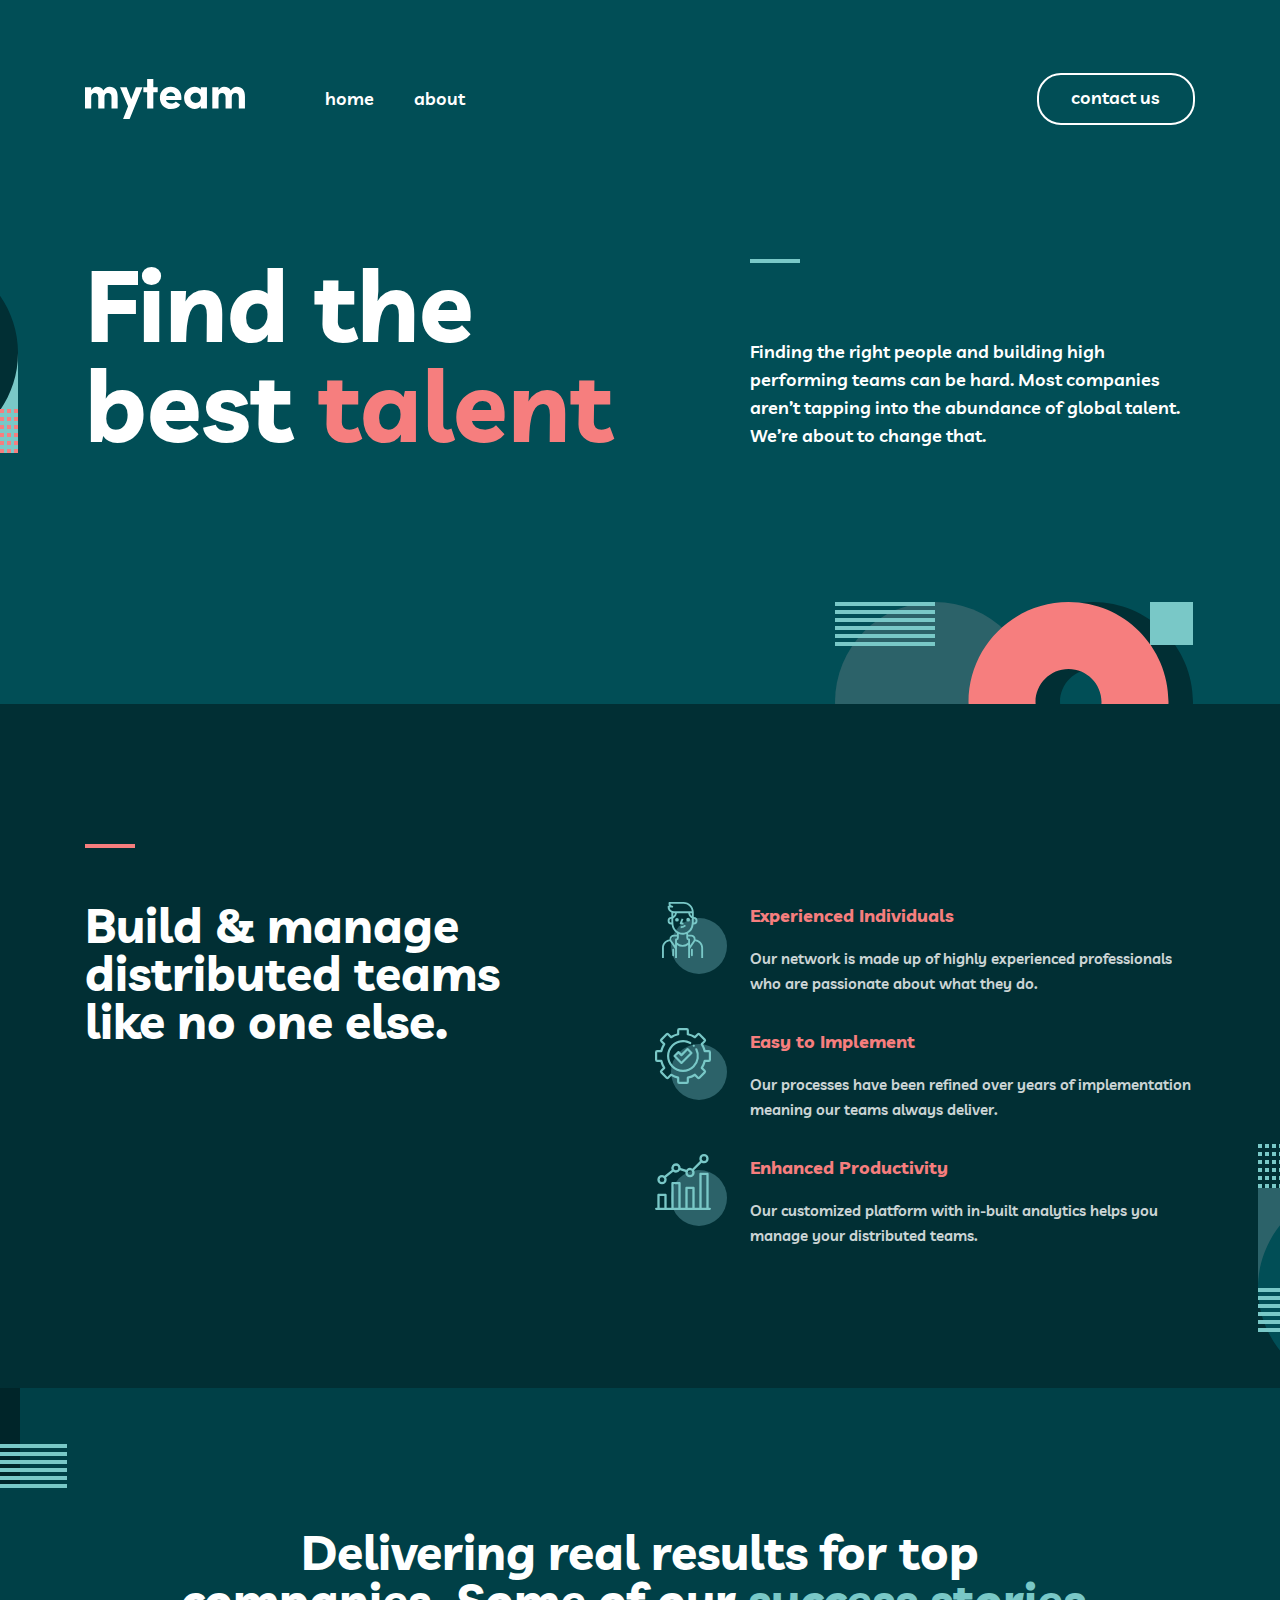
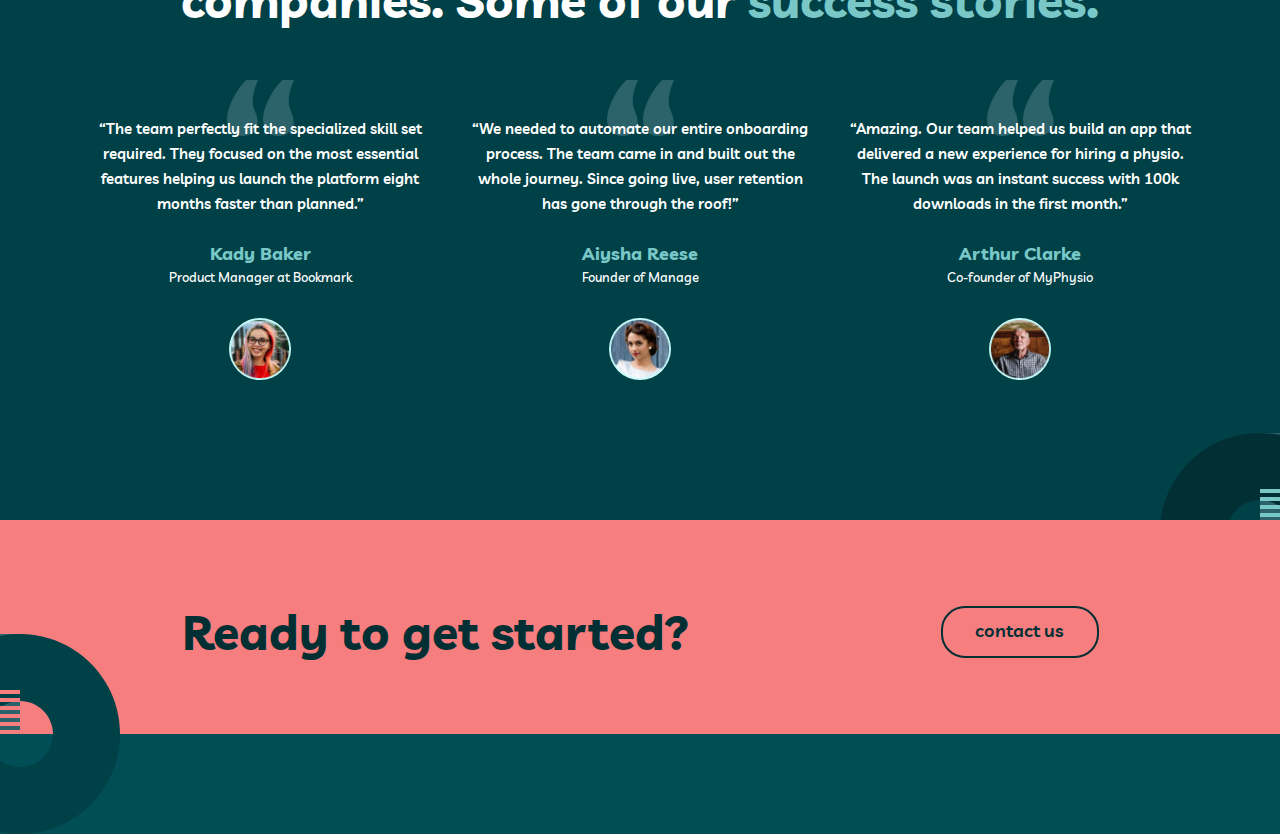
==== index.html @ f091b4bf "Add CTA" ====
<!DOCTYPE html>
<html lang="en">
<head>
    <meta charset="UTF-8">
    <meta http-equiv="X-UA-Compatible" content="IE=edge">
    <meta name="viewport" content="width=device-width, initial-scale=1.0">
    <title>Myteam</title>
    
    <!-- STYLES -->
    <link rel="stylesheet" href="css/normalize.css">
    <link rel="stylesheet" href="css/main.css">
</head>
<body>
    
    <!-- Site-header -->
    <header class="site-header">
        <div class="site-header__container container">
            <a class="logo-link" href="index.html">
                <img class="logo" src="img/myteam.svg" alt="Myteam logo" width="160" height="40">
            </a>
            <nav class="sitenav">
                <ul class="sitenav__items">
                    <li class="sitenav__item"><a class="sitenav__link" href="index.html">home</a></li>
                    <li class="sitenav__item"><a class="sitenav__link" href="about.html">about</a></li>
                </ul>
            </nav>
            <a class="btn btn--white" href="contact.html">contact us</a>
        </div>
    </header>
    
    <!-- Hero -->
    <div class="hero">
        <img class="hero__black-circle" src="img/black-circle.svg" alt="">
        <div class="hero-container container">
            <h2 class="hero__heading">Find the best <span class="red-text">talent</span></h2>
            <div class="hero__content">
                <hr class="main-hr">
                <p class="hero__text">Finding the right people and building high performing teams can be hard. Most companies aren’t tapping into the abundance of global talent. We’re about to change that.</p>
            </div>
            <img class="hero__double-circle" src="img/double-circle.svg" alt="">
        </div>
    </div>

    <!-- Feature -->
    <section class="feature">
        <div class="feature__container container">
            <div class="feature__content">
                <hr class="main-hr main-hr--red">
                <p class="feature__text">Build & manage distributed teams like no one else.</p>
            </div>
            <ul class="feature__list">
                <li class="feature__item">
                    <img class="feature__icon" src="img/icon-feature-experience.svg" alt="icon-feature-experience">
                    <div class="feature__item-wrapper">
                        <h3 class="feature__item-heading">Experienced Individuals</h3>
                        <p class="feature__item-text">Our network is made up of highly experienced professionals who are passionate about what they do.</p>
                    </div>
                </li>

                <li class="feature__item">
                    <img class="feature__icon" src="img/icon-feature-implementation.svg" alt="icon-feature-implementation">
                    <div class="feature__item-wrapper">
                        <h3 class="feature__item-heading">Easy to Implement</h3>
                        <p class="feature__item-text">Our processes have been refined over years of implementation meaning our teams always deliver.</p>
                    </div>
                </li>

                <li class="feature__item">
                    <img class="feature__icon" src="img/icon-feature-productivity.svg" alt="icon-feature-productivity">
                    <div class="feature__item-wrapper">
                        <h3 class="feature__item-heading">Enhanced Productivity</h3>
                        <p class="feature__item-text">Our customized platform with in-built analytics helps you manage your distributed teams.</p>
                    </div>
                </li>
            </ul>
        </div>
        <img class="features__green-circle" src="img/green-circle.svg" alt="">
    </section>

    <section class="reviews">
        <img class="reviews__bg-left" src="img/reviews-bg-left.svg" alt="">
        <img class="reviews__bg-right" src="img/reviews-bg-right.svg" alt="">
        <div class="container">
            <h2 class="reviews__heading">Delivering real results for top companies. Some of our <span class="reviews__blue-text">success stories.</span></h2>

            <ul class="reviews__list">
                <li class="reviews__item">
                    <img class="reviews__scope" src="img/scope.svg" alt="Scope image">
                    <p class="reviews__item-text"> “The team perfectly fit the specialized skill set required. They focused on the most essential features helping us launch the platform eight months faster than planned.”</p>
                    <h3 class="reviews__item-name">Kady Baker
                        <span class="reviews__item-profession">Product Manager at Bookmark</span>
                    </h3>
                    <img class="reviews__item-img" src="img/kady.jpg" alt="Kady" width="62" height="62" srcset="img/kady.jpg 1x, img/kady@2x.jpg 2x">
                </li>

                <li class="reviews__item">
                    <img class="reviews__scope" src="img/scope.svg" alt="Scope image">
                    <p class="reviews__item-text"> “We needed to automate our entire onboarding process. The team came in and built out the whole journey. Since going live, user retention has gone through the roof!”</p>
                    <h3 class="reviews__item-name">Aiysha Reese
                        <span class="reviews__item-profession">Founder of Manage</span>
                    </h3>
                    <img class="reviews__item-img" src="img/aisha.jpg" alt="Kady" width="62" height="62" srcset="img/aisha.jpg 1x, img/aisha@2x.jpg 2x">
                </li>

                <li class="reviews__item">
                    <img class="reviews__scope" src="img/scope.svg" alt="Scope image">
                    <p class="reviews__item-text"> “Amazing. Our team helped us build an app that delivered a new experience for hiring a physio. The launch was an instant success with 100k downloads in the first month.”</p>
                    <h3 class="reviews__item-name">Arthur Clarke
                        <span class="reviews__item-profession">Co-founder of MyPhysio</span>
                    </h3>
                    <img class="reviews__item-img" src="img/arthur.jpg" alt="Kady" width="62" height="62" srcset="img/arthur.jpg 1x, img/arthur@2x.jpg 2x">
                </li>
            </ul>
        </div>
    </section>

    <section class="cta">
        <img class="cta__bg-img" src="img/cta-bg.svg" alt="">
        <div class="cta__container container">
            <h2 class="cta__heading">Ready to get started?</h2>
            <a class="btn btn--black" href="contact.html">contact us</a>
        </div>
    </section>
    
</body>
</html>
---- css/main.css ----
:root {
    --midnight-green: #014E56;
    --light--red: #F67E7E;
    --white: #fff;
    --light-blue: #79C8C7;
    --police-blue: #2C6269;
    --sacramento-state-green:  #012F34;
    --dark-green:  #002529;
    --reviews-bg: #004047;
}

/* FONTS */
@font-face {
    font-family: "Livvic";
    font-style: normal;
    font-weight: 500;
    src: url("../fonts/livvic-v13-latin-500.woff2") format("woff2"),
         url("../fonts/livvic-v13-latin-500.woff") format("woff");
    font-display: swap;
}

@font-face {
    font-family: "Livvic";
    font-style: italic;
    font-weight: 500;
    src: url("../fonts/livvic-v13-latin-500italic.woff2") format("woff2"),
         url("../fonts/livvic-v13-latin-500italic.woff") format("woff");
    font-display: swap;
}

@font-face {
    font-family: "Livvic";
    font-style: normal;
    font-weight: 600;
    src: url("../fonts/livvic-v13-latin-600.woff2") format("woff2"),
         url("../fonts/livvic-v13-latin-600.woff") format("woff");
    font-display: swap;
}

@font-face {
    font-family: "Livvic";
    font-style: normal;
    font-weight: 700;
    src: url("../fonts/livvic-v13-latin-700.woff2") format("woff2"),
         url("../fonts/livvic-v13-latin-700.woff") format("woff");
    font-display: swap;
}
  

html {
    height: 100%;
    scroll-behavior: smooth;
    box-sizing: border-box;
}

*,
*::before,
*::after {
    box-sizing: inherit;
}

*:focus {
    outline: 3px dashed var(--white);
    outline-offset: 3px;
}

body {
    display: flex;
    flex-direction: column;
    height: 100%;
    background-color: var(--midnight-green);
    font-family: "Livvic", "Arial", sans-serif;
    font-weight: 600;
    font-size: 15px;
    line-height: 25px;
    color: var(--white);
}

img {
    max-width: 100%;
    height: auto;
}

a {
    display: inline-block;
    text-decoration: none;
}

.container {
    width: 100%;
    max-width: 1150px;
    padding-left: 20px;
    padding-right: 20px;
    margin-left: auto;
    margin-right: auto;
}

.main-content {
    flex-grow: 1;
}

/* Header */
.site-header {
    padding-top: 73px;
    padding-bottom: 73px;
}

.site-header__container {
    display: flex;
    align-items: center;
}

.logo-link {
    display: flex;
    flex-shrink: 0;
    margin-right: 80px;
}

.logo-link:hover {
    opacity: 0.6;
}

.logo {
    width: 160px;
    height: 40px;
}

.sitenav {
    margin-right: auto;
}

.sitenav__items {
    display: flex;
    align-items: center;
    list-style: none;
    margin: 0;
    padding: 0;
}

.sitenav__item {
    flex-shrink: 0;
}

.sitenav__item:not(:last-child) {
    margin-right: 40px;
}


.sitenav__link {
    white-space: nowrap;
    font-size: 18px;
    line-height: 28px;
    color: var(--white);
    transition: color 0.4s ease;
}

.sitenav__link:hover {
    color: var(--light--red);
}

.btn {
    text-align: center;
    font-weight: 600;
    font-size: 18px;
    line-height: 28px;
    background-color: transparent;
    color: var(--white);
    border: 2px solid transparent;
    border-radius: 24px;
    padding: 9px 33px 11px 32px;
    transition: color 0.4s ease,
    background-color 0.4s ease;
}

.btn--white {
    border: 2px solid var(--white);
}

.btn--white:hover {
    background-color: var(--white);
    color: var(--dark-green);
}

.btn--black {
    border: 2px solid var(--sacramento-state-green);
    color: var(--sacramento-state-green);
}

.btn--black:hover {
    background-color: var(--sacramento-state-green);
    color: var(--white);
}

/* Hero */
.hero {
    position: relative;
    z-index: 555;
    padding-top: 56px;
    padding-bottom: 250px;
}

.hero__black-circle {
    position: absolute;
    left: calc(50% - 822px);
    top: 55px;
}

.hero-container {
    display: flex;
    justify-content: space-between;
    align-items: center;
}

.hero__heading {
    width: 620px;
    font-weight: 700;
    font-size: 100px;
    line-height: 100px;
    margin: 0;
    margin-right: 30px;
}

.red-text {
    color: var(--light--red);
}

.hero__content {
    width: 445px;
}

.main-hr {
    display: inline-block;
    width: 50px;
    height: 4px;
    border: 0;
    background-color: var(--light-blue);
    margin-top: 0;
    margin-bottom: 68px;
}

.hero__text {
    font-weight: 600;
    font-size: 18px;
    line-height: 28px;
    margin: 0;
}

.hero__double-circle {
    position: absolute;
    left: calc(50% + 195px);
    bottom: -98px;
    z-index: -555;
}

/* Feature */
.feature {
    position: relative;
    padding-top: 140px;
    padding-bottom: 140px;    
    background-color: var(--sacramento-state-green);
    z-index: 555;
}

.feature__container {
    display: flex;
    justify-content: space-between;
}

.feature__content {
    width: 445px;
}

.main-hr--red {
    background-color: var(--light--red);
    margin-bottom: 46px;
}

.feature__text {
    font-weight: 700;
    font-size: 48px;
    line-height: 48px;
    margin: 0;
}

.feature__list {
    width: 540px;
    padding: 0;
    margin: 0;
    list-style: none;
    margin-top: 58px;
}

.feature__item {
    display: flex;
    align-items: flex-start;
}

.feature__item:not(:last-child) {
    margin-bottom: 32px;
}

.feature__icon {
    width: 72px;
    height: 72px;
    margin-right: 23px;
}

.feature__item-heading {
    margin-top: 0;
    margin-bottom: 16px;
    font-weight: 700;
    font-size: 18px;
    line-height: 28px;
    color: var(--light--red);
}

.feature__item-text {
    opacity: 0.8;
    margin: 0;
}

.features__green-circle {
    position: absolute;
    left: calc(50% + 618px);
    bottom: 0;
}

/* Reviews */
.reviews {
    position: relative;
    padding-top: 140px;
    padding-bottom: 140px;
    background-color: var(--reviews-bg);
}

.reviews__bg-left {
    position: absolute;
    top: 0;
    left: calc(50% - 720px);
}

.reviews__bg-right {
    position: absolute;
    right: calc(50% - 720px);
    bottom: -113px;
    z-index: 1;
}

.reviews__heading {
    width: 100%;
    max-width: 932px;
    margin-left: auto;
    margin-right: auto;
    margin-top: 0;
    margin-bottom: 56px;
    font-weight: 700;
    font-size: 48px;
    line-height: 48px;
    text-align: center;
}

.reviews__blue-text {
    color: var(--light-blue);
}

.reviews__list {
    display: flex;
    flex-wrap: wrap;
    align-items: center;
    padding: 0;
    margin: 0;
    list-style: none;
    margin-left: -30px;
    margin-bottom: -30px;
}

.reviews__item {
    position: relative;
    z-index: 555;
    width: 350px;
    padding-top: 36px;
    margin-left: 30px;
    margin-bottom: 30px;
    display: flex;
    flex-direction: column;
    justify-content: center;
    align-items: center;
}

.reviews__scope {
    position: absolute;
    top: 0;
    width: 67px;
    height: 56px;
    z-index: -555;
}

.reviews__item-text {
    margin-top: 0;
    margin-bottom: 24px;
    text-align: center;
}

.reviews__item-name {
    font-weight: 700;
    font-size: 18px;
    line-height: 28px;
    text-align: center;
    color: var(--light-blue);
    margin-top: 0;
    margin-bottom: 32px;
}

.reviews__item-profession {
    display: block;
    font-weight: 500;
    font-size: 13px;
    line-height: 18px;
    text-align: center;
    color: var(--white);
}

.reviews__item-img {
    width: 62px;
    height: 62px;
    border-radius: 50%;
}

/* CTA */
.cta {
    position: relative;
    padding-top: 86px;
    padding-bottom: 76px;
    background-color: var(--light--red);
    z-index: 555;
}

.cta__bg-img {
    position: absolute;
    left: calc(50% - 720px);
    bottom: -100px;
}

.cta__container {
    display: flex;
    justify-content: space-between;
    align-items: center;
    max-width: 957px;
    width: 100%;
    margin-left: auto;
    margin-right: auto;
}

.cta__heading {
    font-weight: 700;
    font-size: 48px;
    line-height: 48px;
    margin: 0;
    color: var(--sacramento-state-green);
}
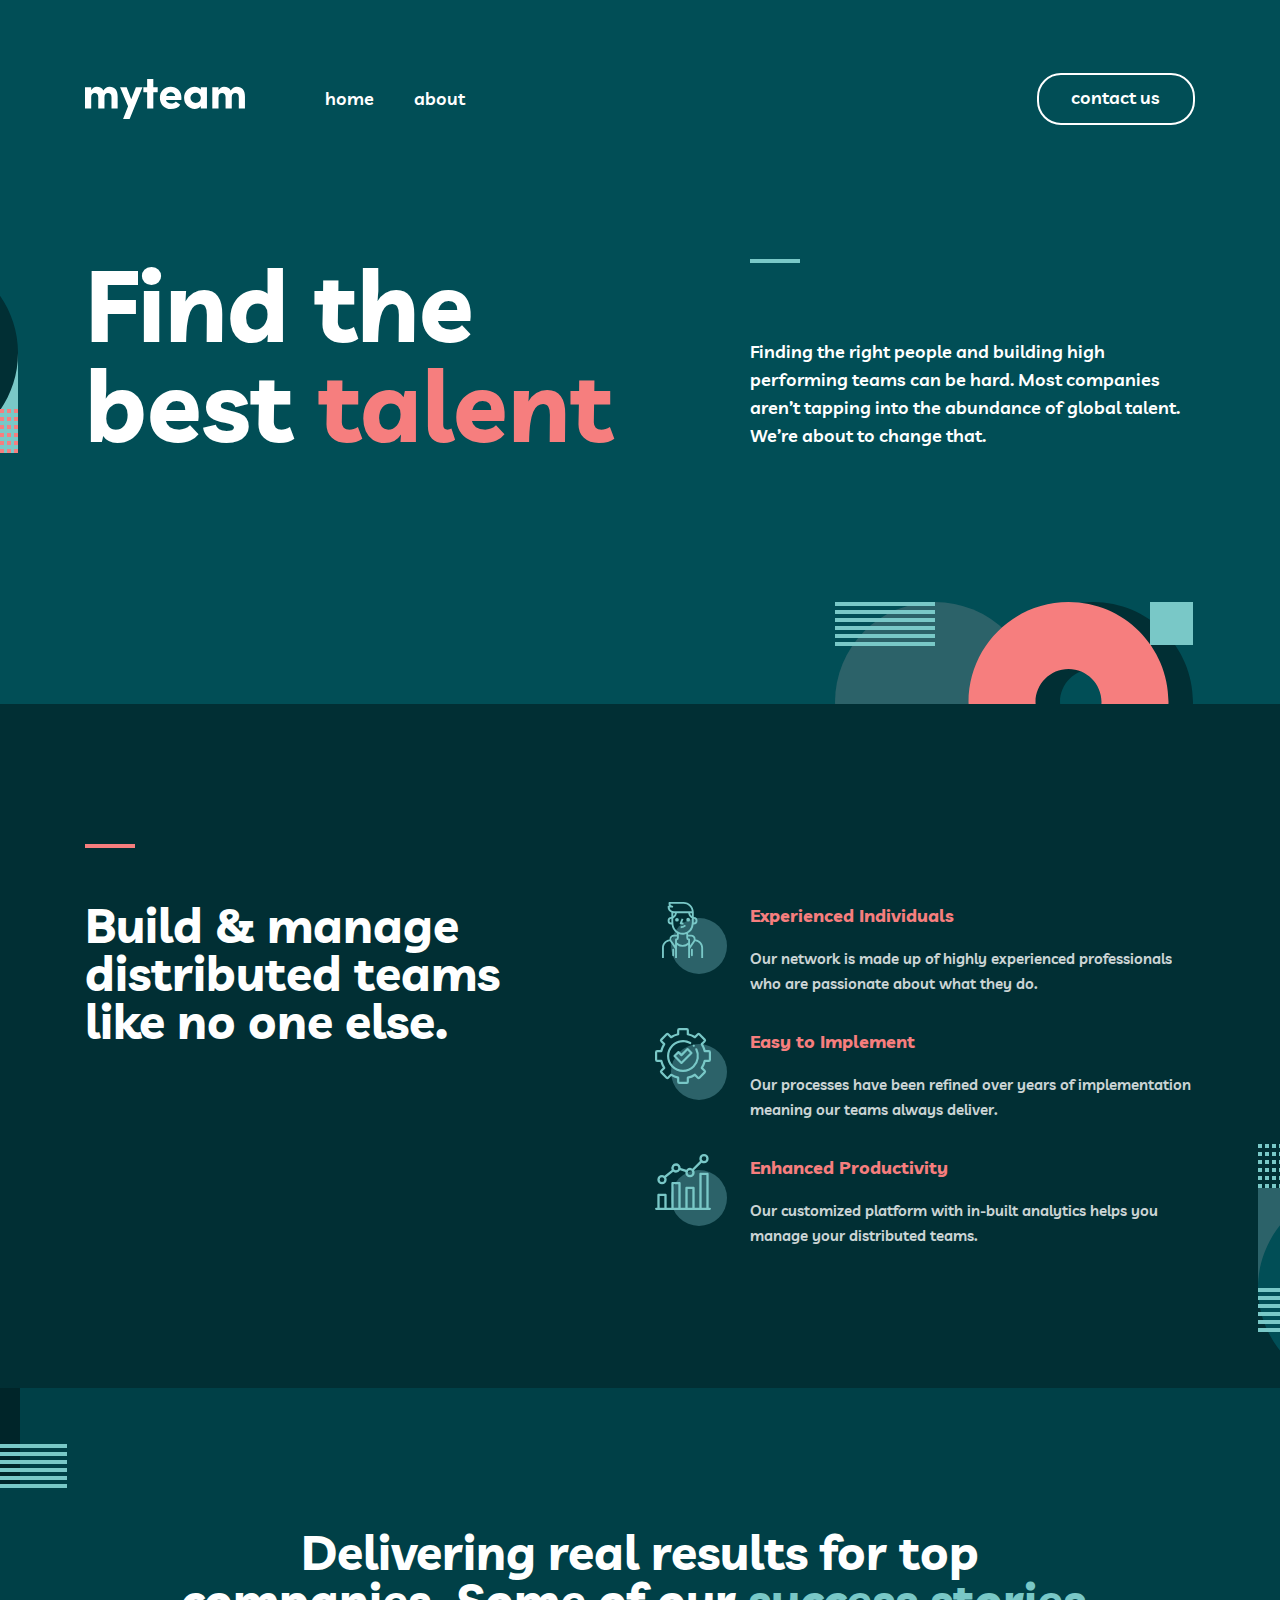
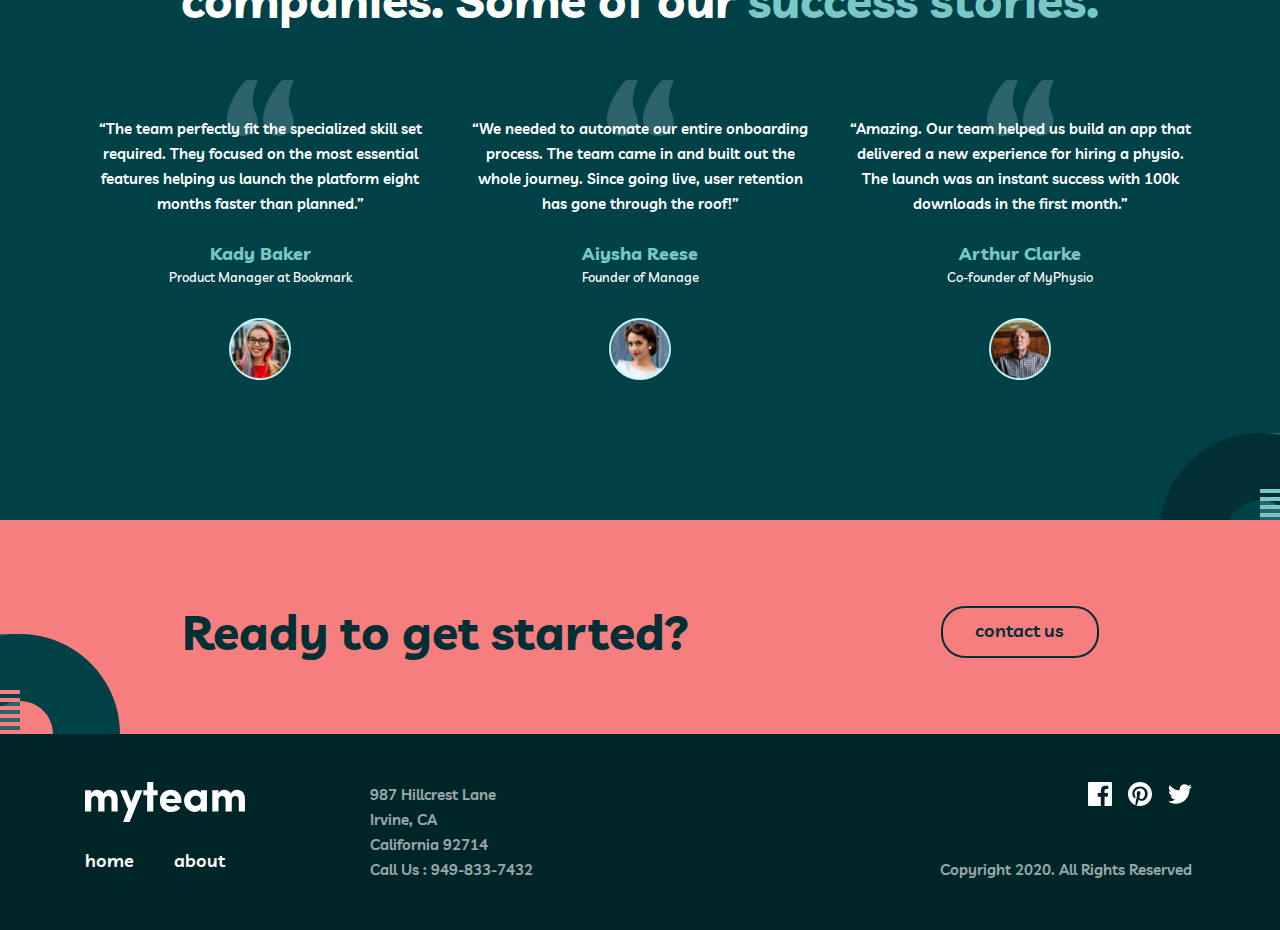
==== commit c3ad42af: "Add site footer" ====
--- a/index.html
+++ b/index.html
@@ -41,86 +41,130 @@
         </div>
     </div>
 
-    <!-- Feature -->
-    <section class="feature">
-        <div class="feature__container container">
-            <div class="feature__content">
-                <hr class="main-hr main-hr--red">
-                <p class="feature__text">Build & manage distributed teams like no one else.</p>
+    <main class="main-content">
+        <!-- Feature -->
+        <section class="feature">
+            <div class="feature__container container">
+                <div class="feature__content">
+                    <hr class="main-hr main-hr--red">
+                    <p class="feature__text">Build & manage distributed teams like no one else.</p>
+                </div>
+                <ul class="feature__list">
+                    <li class="feature__item">
+                        <img class="feature__icon" src="img/icon-feature-experience.svg" alt="icon-feature-experience">
+                        <div class="feature__item-wrapper">
+                            <h3 class="feature__item-heading">Experienced Individuals</h3>
+                            <p class="feature__item-text">Our network is made up of highly experienced professionals who are passionate about what they do.</p>
+                        </div>
+                    </li>
+                    <li class="feature__item">
+                        <img class="feature__icon" src="img/icon-feature-implementation.svg" alt="icon-feature-implementation">
+                        <div class="feature__item-wrapper">
+                            <h3 class="feature__item-heading">Easy to Implement</h3>
+                            <p class="feature__item-text">Our processes have been refined over years of implementation meaning our teams always deliver.</p>
+                        </div>
+                    </li>
+                    <li class="feature__item">
+                        <img class="feature__icon" src="img/icon-feature-productivity.svg" alt="icon-feature-productivity">
+                        <div class="feature__item-wrapper">
+                            <h3 class="feature__item-heading">Enhanced Productivity</h3>
+                            <p class="feature__item-text">Our customized platform with in-built analytics helps you manage your distributed teams.</p>
+                        </div>
+                    </li>
+                </ul>
             </div>
-            <ul class="feature__list">
-                <li class="feature__item">
-                    <img class="feature__icon" src="img/icon-feature-experience.svg" alt="icon-feature-experience">
-                    <div class="feature__item-wrapper">
-                        <h3 class="feature__item-heading">Experienced Individuals</h3>
-                        <p class="feature__item-text">Our network is made up of highly experienced professionals who are passionate about what they do.</p>
-                    </div>
-                </li>
+            <img class="features__green-circle" src="img/green-circle.svg" alt="">
+        </section>
+        <section class="reviews">
+            <img class="reviews__bg-left" src="img/reviews-bg-left.svg" alt="">
+            <img class="reviews__bg-right" src="img/reviews-bg-right.svg" alt="">
+            <div class="container">
+                <h2 class="reviews__heading">Delivering real results for top companies. Some of our <span class="reviews__blue-text">success stories.</span></h2>
+                <ul class="reviews__list">
+                    <li class="reviews__item">
+                        <img class="reviews__scope" src="img/scope.svg" alt="Scope image">
+                        <p class="reviews__item-text"> “The team perfectly fit the specialized skill set required. They focused on the most essential features helping us launch the platform eight months faster than planned.”</p>
+                        <h3 class="reviews__item-name">Kady Baker
+                            <span class="reviews__item-profession">Product Manager at Bookmark</span>
+                        </h3>
+                        <img class="reviews__item-img" src="img/kady.jpg" alt="Kady" width="62" height="62" srcset="img/kady.jpg 1x, img/kady@2x.jpg 2x">
+                    </li>
+                    <li class="reviews__item">
+                        <img class="reviews__scope" src="img/scope.svg" alt="Scope image">
+                        <p class="reviews__item-text"> “We needed to automate our entire onboarding process. The team came in and built out the whole journey. Since going live, user retention has gone through the roof!”</p>
+                        <h3 class="reviews__item-name">Aiysha Reese
+                            <span class="reviews__item-profession">Founder of Manage</span>
+                        </h3>
+                        <img class="reviews__item-img" src="img/aisha.jpg" alt="Kady" width="62" height="62" srcset="img/aisha.jpg 1x, img/aisha@2x.jpg 2x">
+                    </li>
+                    <li class="reviews__item">
+                        <img class="reviews__scope" src="img/scope.svg" alt="Scope image">
+                        <p class="reviews__item-text"> “Amazing. Our team helped us build an app that delivered a new experience for hiring a physio. The launch was an instant success with 100k downloads in the first month.”</p>
+                        <h3 class="reviews__item-name">Arthur Clarke
+                            <span class="reviews__item-profession">Co-founder of MyPhysio</span>
+                        </h3>
+                        <img class="reviews__item-img" src="img/arthur.jpg" alt="Kady" width="62" height="62" srcset="img/arthur.jpg 1x, img/arthur@2x.jpg 2x">
+                    </li>
+                </ul>
+            </div>
+        </section>
+        <section class="cta">
+            <img class="cta__bg-img" src="img/cta-bg.svg" alt="">
+            <div class="cta__container container">
+                <h2 class="cta__heading">Ready to get started?</h2>
+                <a class="btn btn--black" href="contact.html">contact us</a>
+            </div>
+        </section>
+    </main>
+    
+    <!-- Footer -->
+    <footer class="footer">
+        <div class="footer__container container">
 
-                <li class="feature__item">
-                    <img class="feature__icon" src="img/icon-feature-implementation.svg" alt="icon-feature-implementation">
-                    <div class="feature__item-wrapper">
-                        <h3 class="feature__item-heading">Easy to Implement</h3>
-                        <p class="feature__item-text">Our processes have been refined over years of implementation meaning our teams always deliver.</p>
-                    </div>
-                </li>
+            <div class="footer__left">
+                <a class="footer__logo-link" href="index.html">
+                    <img class="footer__logo" src="img/myteam.svg" alt="Myteam logo" width="160" height="40">
+                </a>
+                <ul class="footer__nav">
+                    <li class="footer__nav-item"><a class="footer__link" href="index.html">home</a></li>
+                    <li class="footer__nav-item"><a class="footer__link" href="about.html">about</a></li>
+                </ul>
+            </div>
 
-                <li class="feature__item">
-                    <img class="feature__icon" src="img/icon-feature-productivity.svg" alt="icon-feature-productivity">
-                    <div class="feature__item-wrapper">
-                        <h3 class="feature__item-heading">Enhanced Productivity</h3>
-                        <p class="feature__item-text">Our customized platform with in-built analytics helps you manage your distributed teams.</p>
-                    </div>
-                </li>
-            </ul>
+            <div class="footer__center">
+                <ul class="footer__list">
+                    <li class="footer__item">987  Hillcrest Lane</li>
+                    <li class="footer__item">Irvine, CA</li>
+                    <li class="footer__item">California 92714</li>
+                    <li class="footer__item">Call Us : 949-833-7432</li>
+                </ul>
+            </div>
+            
+            <div class="footer__right">
+                <ul class="footer__socials socials">
+
+                    <li class="socials__item">
+                        <a class="socials__link" href="#">
+                           <svg class="socials__icon" width="24" height="24" fill="none" xmlns="http://www.w3.org/2000/svg"><path d="M22.675 0H1.325C.593 0 0 .593 0 1.325v21.351C0 23.407.593 24 1.325 24H12.82v-9.294H9.692v-3.622h3.128V8.413c0-3.1 1.893-4.788 4.659-4.788 1.325 0 2.463.099 2.795.143v3.24l-1.918.001c-1.504 0-1.795.715-1.795 1.763v2.313h3.587l-.467 3.622h-3.12V24h6.116c.73 0 1.323-.593 1.323-1.325V1.325C24 .593 23.407 0 22.675 0Z" fill="currentColor"/></svg>   
+                        </a>
+                    </li>
+
+                    <li class="socials__item">
+                        <a class="socials__link" href="#">
+                            <svg class="socials__icon" width="24" height="24" fill="none" xmlns="http://www.w3.org/2000/svg"><path d="M12 0C5.373 0 0 5.372 0 12c0 5.084 3.163 9.426 7.627 11.174-.105-.949-.2-2.405.042-3.441.218-.937 1.407-5.965 1.407-5.965s-.359-.719-.359-1.782c0-1.668.967-2.914 2.171-2.914 1.023 0 1.518.769 1.518 1.69 0 1.029-.655 2.568-.994 3.995-.283 1.194.599 2.169 1.777 2.169 2.133 0 3.772-2.249 3.772-5.495 0-2.873-2.064-4.882-5.012-4.882-3.414 0-5.418 2.561-5.418 5.207 0 1.031.397 2.138.893 2.738a.36.36 0 0 1 .083.345l-.333 1.36c-.053.22-.174.267-.402.161-1.499-.698-2.436-2.889-2.436-4.649 0-3.785 2.75-7.262 7.929-7.262 4.163 0 7.398 2.967 7.398 6.931 0 4.136-2.607 7.464-6.227 7.464-1.216 0-2.359-.631-2.75-1.378l-.748 2.853c-.271 1.043-1.002 2.35-1.492 3.146C9.57 23.812 10.763 24 12 24c6.627 0 12-5.373 12-12 0-6.628-5.373-12-12-12Z" fill="currentColor"/></svg>
+                        </a>
+                    </li>
+
+                    <li class="socials__item">
+                        <a class="socials__link" href="#">
+                            <svg class="socials__icon" width="24" height="20" fill="none" xmlns="http://www.w3.org/2000/svg"><path d="M24 2.557a9.83 9.83 0 0 1-2.828.775A4.932 4.932 0 0 0 23.337.608a9.864 9.864 0 0 1-3.127 1.195A4.916 4.916 0 0 0 16.616.248c-3.179 0-5.515 2.966-4.797 6.045A13.978 13.978 0 0 1 1.671 1.149a4.93 4.93 0 0 0 1.523 6.574 4.903 4.903 0 0 1-2.229-.616c-.054 2.281 1.581 4.415 3.949 4.89a4.935 4.935 0 0 1-2.224.084 4.928 4.928 0 0 0 4.6 3.419A9.9 9.9 0 0 1 0 17.54a13.94 13.94 0 0 0 7.548 2.212c9.142 0 14.307-7.721 13.995-14.646A10.025 10.025 0 0 0 24 2.557Z" fill="currentColor"/></svg>
+                        </a>
+                    </li>
+                    
+                </ul>
+                <span class="footer__reserved">Copyright 2020. All Rights Reserved</span>
+            </div>
         </div>
-        <img class="features__green-circle" src="img/green-circle.svg" alt="">
-    </section>
-
-    <section class="reviews">
-        <img class="reviews__bg-left" src="img/reviews-bg-left.svg" alt="">
-        <img class="reviews__bg-right" src="img/reviews-bg-right.svg" alt="">
-        <div class="container">
-            <h2 class="reviews__heading">Delivering real results for top companies. Some of our <span class="reviews__blue-text">success stories.</span></h2>
-
-            <ul class="reviews__list">
-                <li class="reviews__item">
-                    <img class="reviews__scope" src="img/scope.svg" alt="Scope image">
-                    <p class="reviews__item-text"> “The team perfectly fit the specialized skill set required. They focused on the most essential features helping us launch the platform eight months faster than planned.”</p>
-                    <h3 class="reviews__item-name">Kady Baker
-                        <span class="reviews__item-profession">Product Manager at Bookmark</span>
-                    </h3>
-                    <img class="reviews__item-img" src="img/kady.jpg" alt="Kady" width="62" height="62" srcset="img/kady.jpg 1x, img/kady@2x.jpg 2x">
-                </li>
-
-                <li class="reviews__item">
-                    <img class="reviews__scope" src="img/scope.svg" alt="Scope image">
-                    <p class="reviews__item-text"> “We needed to automate our entire onboarding process. The team came in and built out the whole journey. Since going live, user retention has gone through the roof!”</p>
-                    <h3 class="reviews__item-name">Aiysha Reese
-                        <span class="reviews__item-profession">Founder of Manage</span>
-                    </h3>
-                    <img class="reviews__item-img" src="img/aisha.jpg" alt="Kady" width="62" height="62" srcset="img/aisha.jpg 1x, img/aisha@2x.jpg 2x">
-                </li>
-
-                <li class="reviews__item">
-                    <img class="reviews__scope" src="img/scope.svg" alt="Scope image">
-                    <p class="reviews__item-text"> “Amazing. Our team helped us build an app that delivered a new experience for hiring a physio. The launch was an instant success with 100k downloads in the first month.”</p>
-                    <h3 class="reviews__item-name">Arthur Clarke
-                        <span class="reviews__item-profession">Co-founder of MyPhysio</span>
-                    </h3>
-                    <img class="reviews__item-img" src="img/arthur.jpg" alt="Kady" width="62" height="62" srcset="img/arthur.jpg 1x, img/arthur@2x.jpg 2x">
-                </li>
-            </ul>
-        </div>
-    </section>
-
-    <section class="cta">
-        <img class="cta__bg-img" src="img/cta-bg.svg" alt="">
-        <div class="cta__container container">
-            <h2 class="cta__heading">Ready to get started?</h2>
-            <a class="btn btn--black" href="contact.html">contact us</a>
-        </div>
-    </section>
-    
+    </footer>
 </body>
 </html>--- a/css/main.css
+++ b/css/main.css
@@ -74,6 +74,7 @@
     font-size: 15px;
     line-height: 25px;
     color: var(--white);
+    overflow-x: hidden;
 }
 
 img {
@@ -457,4 +458,118 @@
     line-height: 48px;
     margin: 0;
     color: var(--sacramento-state-green);
+}
+
+/* Footer */
+.footer {
+    background-color: var(--dark-green);
+    padding-top: 48px;
+    padding-bottom: 48px;
+    z-index: 5555;
+}
+
+.footer__container {
+    display: flex;
+    align-items: flex-start;
+}
+
+/* Footer-left */
+.footer__left {
+    display: flex;
+    flex-direction: column;
+    width: 160px;
+    margin-right: 125px;
+}
+
+.footer__logo-link {
+    display: flex;
+    margin-bottom: 25px;
+}
+
+.footer__logo {
+    width: 160px;
+    height: 40px;
+}
+
+.footer__logo:hover {
+    opacity: 0.8;
+}
+
+.footer__nav {
+    display: flex;
+    flex-wrap: wrap;
+    padding: 0;
+    margin: 0;
+    list-style: none;
+}
+
+.footer__nav-item:not(:last-child) {
+    margin-right: 40px;
+}
+
+.footer__link {
+    font-size: 18px;
+    line-height: 28px;
+    color: var(--white);
+}
+
+.footer__link:hover {
+    color: var(--light--red);
+}
+
+/* Footer-center */
+.footer__center {
+    width: 445px;
+    display: flex;
+    margin-right: 125px;
+}
+
+.footer__list {
+    display: flex;
+    flex-direction: column;
+    opacity: 0.6;
+    list-style: none;
+    padding: 0;
+    margin: 0;
+    margin-right: 30px;
+}
+
+/* Footer-right */
+.footer__right {
+    display: flex;
+    flex-direction: column;
+    align-items: flex-end;
+}
+
+.footer__socials {
+    display: flex;
+    align-items: center;
+    padding: 0;
+    margin: 0;
+    margin-bottom: 51px;
+    list-style: none;
+}
+
+.socials__item:not(:last-child) {
+    margin-right: 16px;
+}
+
+.socials__link {
+    display: flex;
+}
+
+.socials__icon {
+    color: var(--white);
+    transition: color 0.4s ease;
+}
+
+.socials__icon:hover {
+    color: var(--light--red);
+}
+
+.footer__reserved {
+    white-space: nowrap;
+    text-align: right;
+    color: var(--white);
+    opacity: 0.6;
 }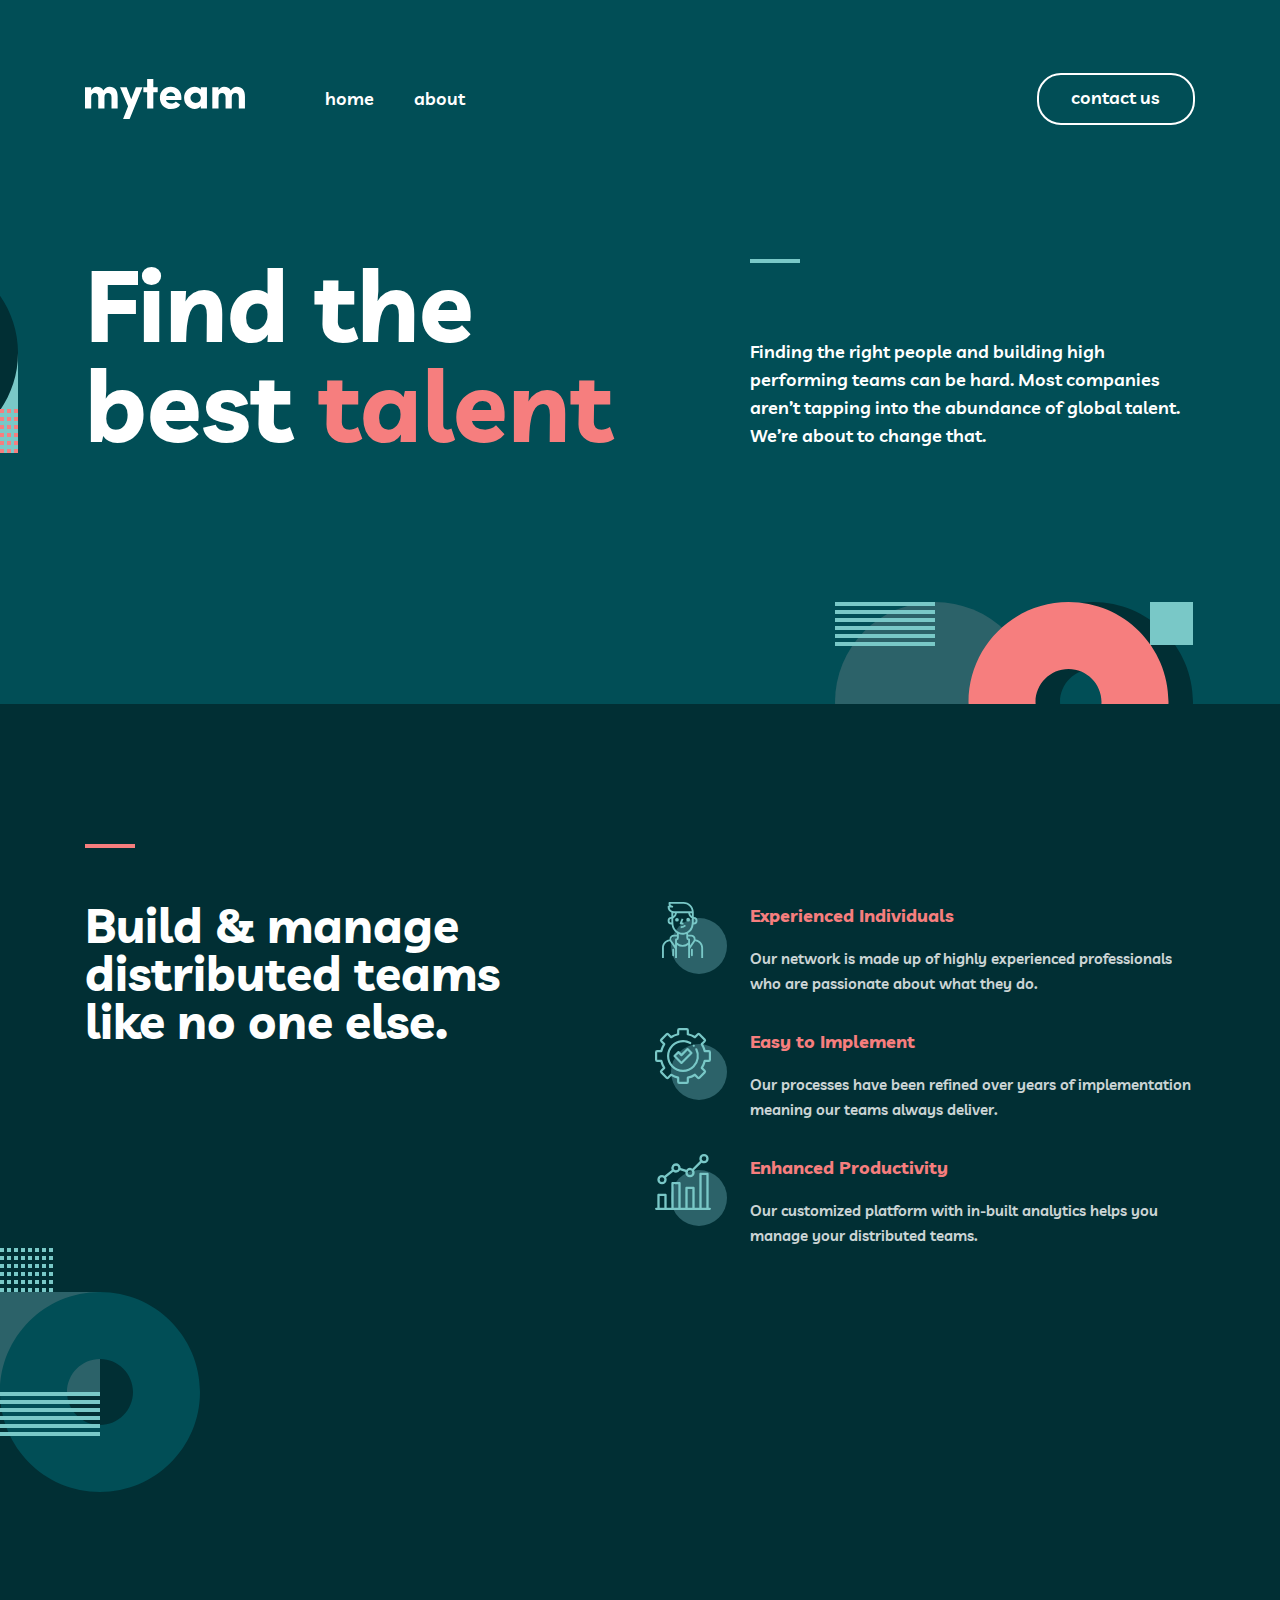
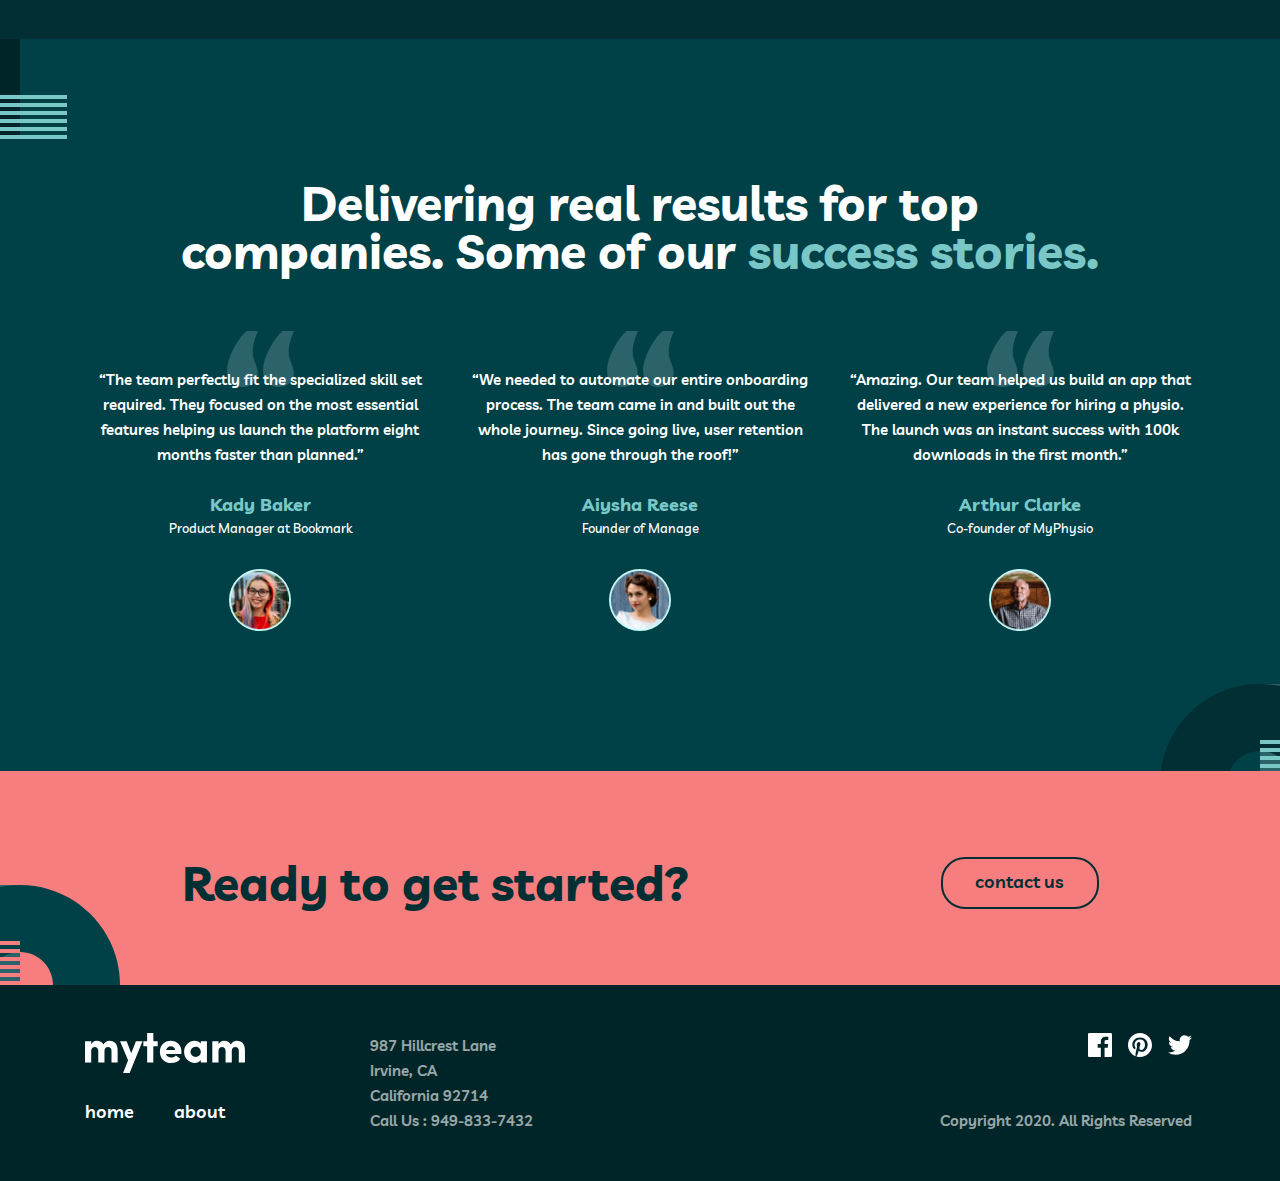
==== commit fb3b19cf: "Add extra title to sections" ====
--- a/index.html
+++ b/index.html
@@ -73,8 +73,10 @@
                     </li>
                 </ul>
             </div>
-            <img class="features__green-circle" src="img/green-circle.svg" alt="">
+            <img class="feature__green-circle" src="img/green-circle.svg" alt="">
         </section>
+
+        <!-- Reviews -->
         <section class="reviews">
             <img class="reviews__bg-left" src="img/reviews-bg-left.svg" alt="">
             <img class="reviews__bg-right" src="img/reviews-bg-right.svg" alt="">
@@ -108,6 +110,8 @@
                 </ul>
             </div>
         </section>
+
+        <!-- Cta -->
         <section class="cta">
             <img class="cta__bg-img" src="img/cta-bg.svg" alt="">
             <div class="cta__container container">
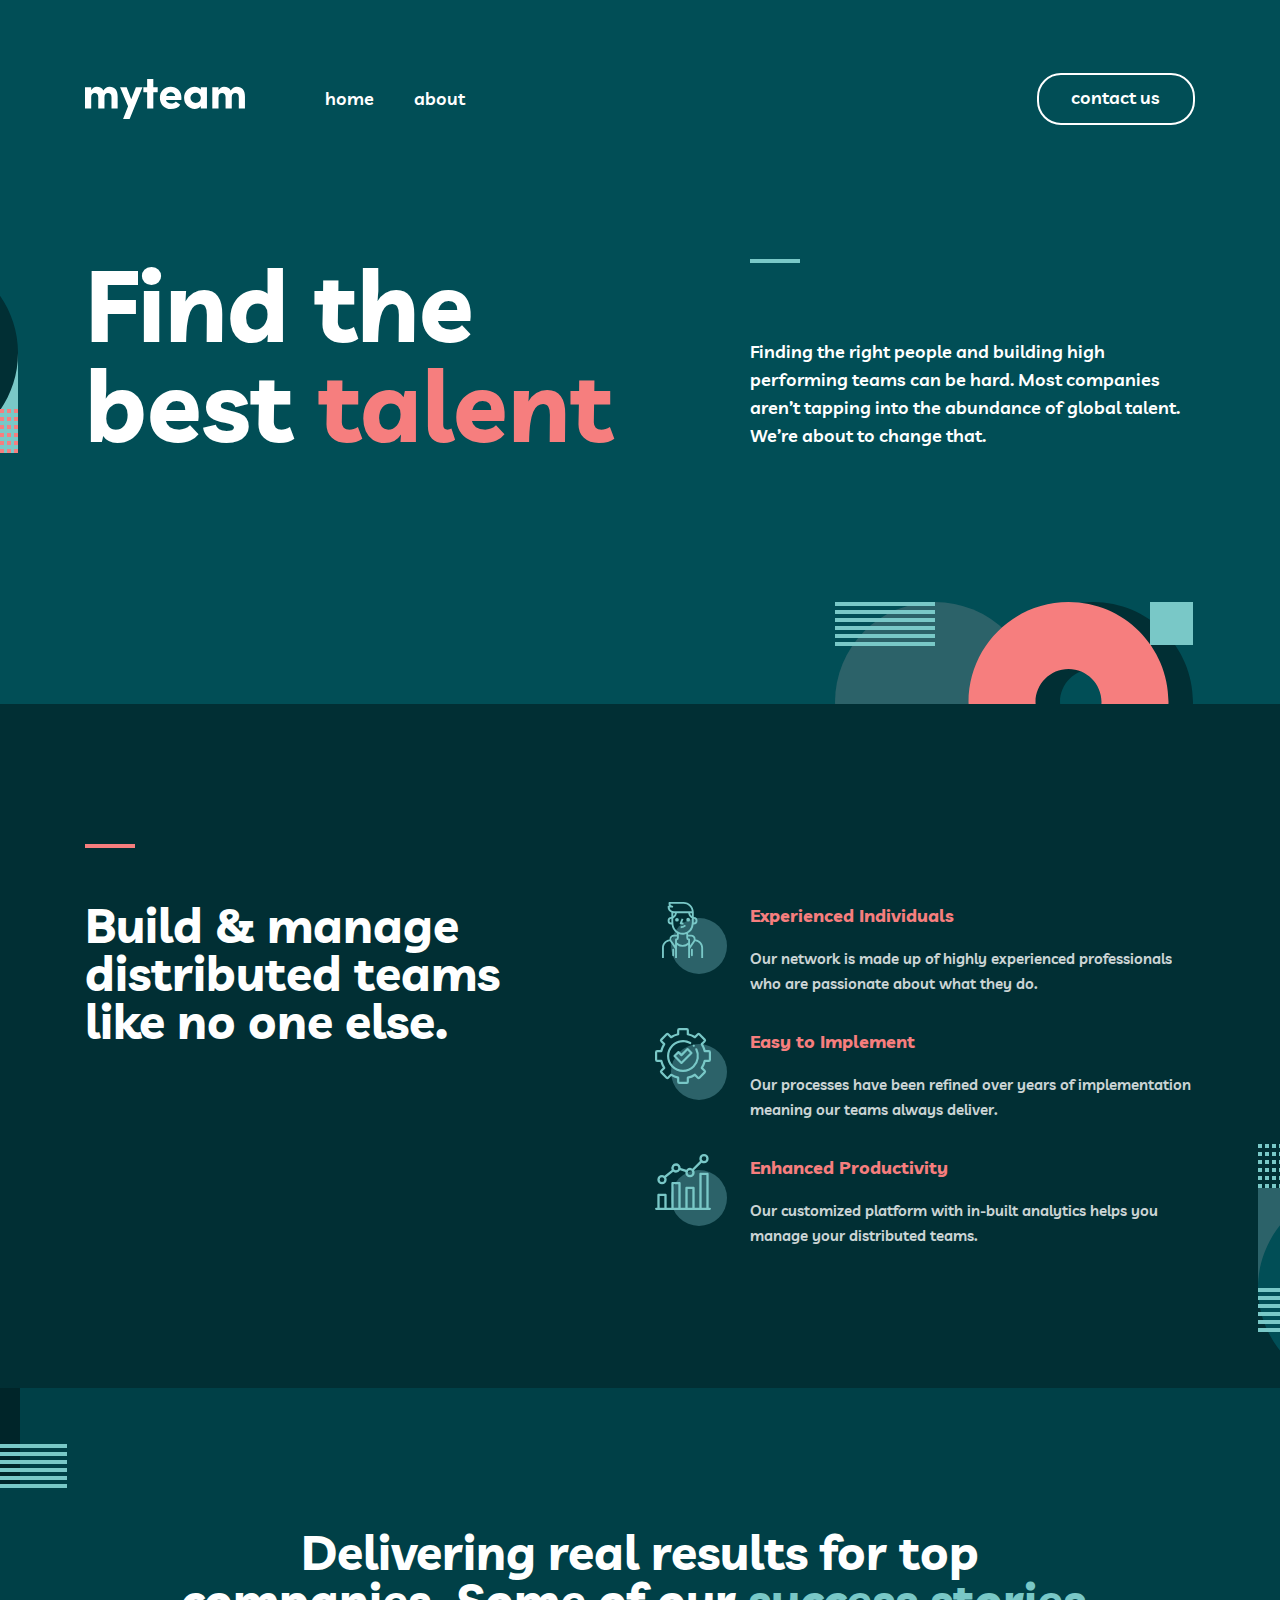
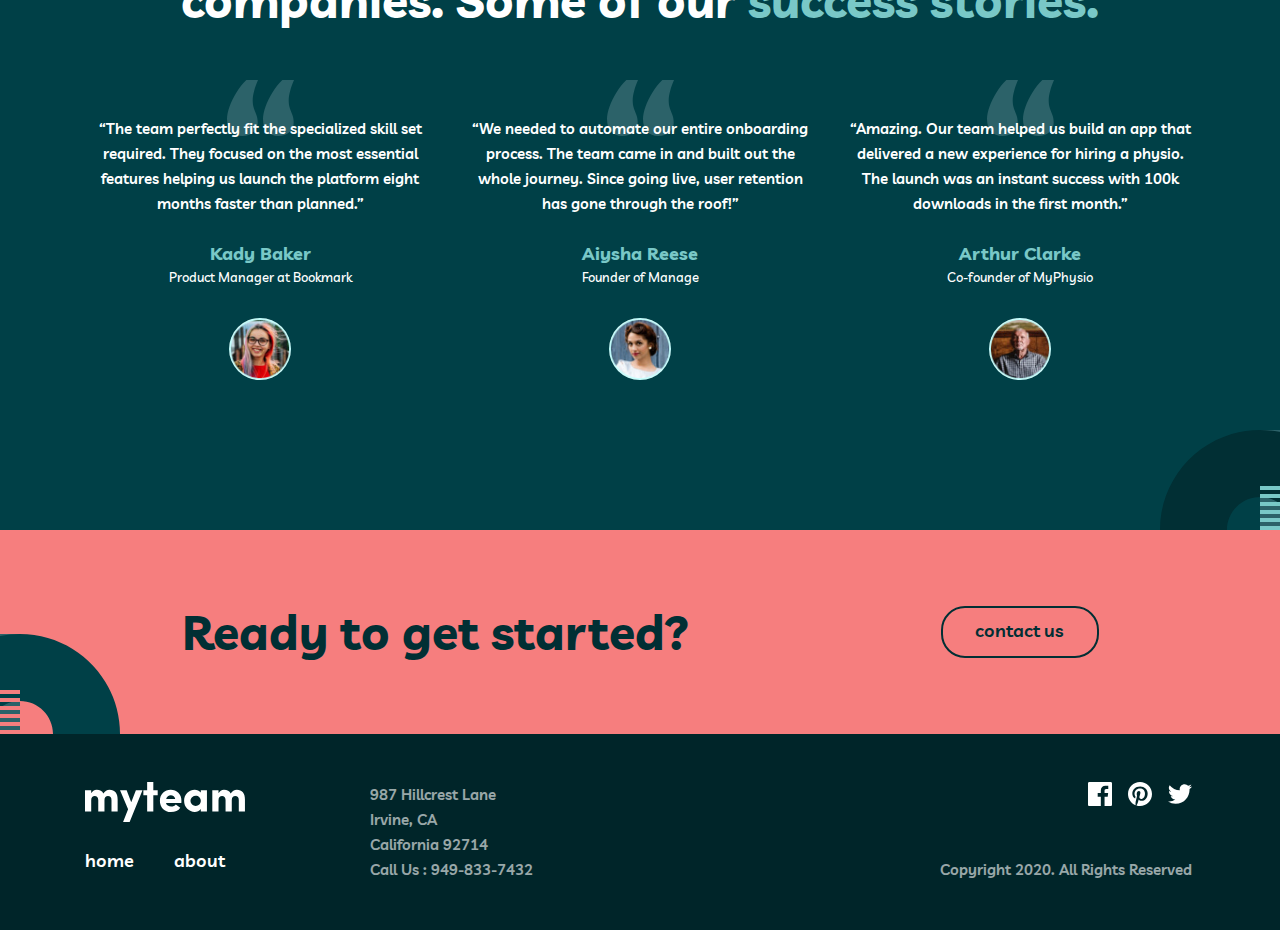
==== commit 982b4a71: "Change tag main title index.html h2 to h1" ====
--- a/index.html
+++ b/index.html
@@ -32,7 +32,7 @@
     <div class="hero">
         <img class="hero__black-circle" src="img/black-circle.svg" alt="">
         <div class="hero-container container">
-            <h2 class="hero__heading">Find the best <span class="red-text">talent</span></h2>
+            <h1 class="hero__heading">Find the best <span class="red-text">talent</span></h1>
             <div class="hero__content">
                 <hr class="main-hr">
                 <p class="hero__text">Finding the right people and building high performing teams can be hard. Most companies aren’t tapping into the abundance of global talent. We’re about to change that.</p>
--- a/css/main.css
+++ b/css/main.css
@@ -45,6 +45,15 @@
          url("../fonts/livvic-v13-latin-700.woff") format("woff");
     font-display: swap;
 }
+
+@font-face {
+    font-family: "Livvic";
+    font-style: italic;
+    font-weight: 700;
+    src: url("../fonts/livvic-v13-latin-700italic.woff2") format("woff2"),
+         url("../fonts/livvic-v13-latin-700italic.woff") format("woff");
+    font-display: swap;
+  }
   
 
 html {
@@ -171,6 +180,8 @@
     padding: 9px 33px 11px 32px;
     transition: color 0.4s ease,
     background-color 0.4s ease;
+    margin-left: 20px;
+    white-space: nowrap;
 }
 
 .btn--white {
@@ -320,7 +331,7 @@
     margin: 0;
 }
 
-.features__green-circle {
+.feature__green-circle {
     position: absolute;
     left: calc(50% + 618px);
     bottom: 0;
@@ -330,7 +341,7 @@
 .reviews {
     position: relative;
     padding-top: 140px;
-    padding-bottom: 140px;
+    padding-bottom: 150px;
     background-color: var(--reviews-bg);
 }
 
@@ -343,7 +354,7 @@
 .reviews__bg-right {
     position: absolute;
     right: calc(50% - 720px);
-    bottom: -113px;
+    bottom: -100px;
     z-index: 1;
 }
 
@@ -430,7 +441,7 @@
 /* CTA */
 .cta {
     position: relative;
-    padding-top: 86px;
+    padding-top: 76px;
     padding-bottom: 76px;
     background-color: var(--light--red);
     z-index: 555;
@@ -572,4 +583,417 @@
     text-align: right;
     color: var(--white);
     opacity: 0.6;
-}+}
+
+/* About sahifasi*/
+.hero--about {
+    padding-top: 47px;
+    padding-bottom: 120px;
+}
+
+.hero__container-about {
+    align-items: flex-start;
+}
+
+.hero__heading--about {
+    width: 350px;
+    font-size: 64px;
+}
+
+.hero__content--about {
+    width: 730px;
+}
+
+.main-hr--about {
+    background-color: var(--light--red);
+    margin-bottom: 30px;
+}
+
+.hero__light-circle {
+    position: absolute;
+    left: calc(50% + 619px);
+    bottom: 0;
+    z-index: -555;
+}
+
+/* team */
+.team {
+    position: relative;
+    padding-top: 140px;
+    padding-bottom: 170px;
+    background-color: var(--reviews-bg);
+    z-index: 555;
+}
+
+.team__bg-left {
+    position: absolute;
+    top: 0;
+    left: calc(50% - 820px);
+    z-index: -555;
+}
+
+.team__bg-right {
+    position: absolute;
+    right: calc(50% - 720px);
+    bottom: 0;
+    z-index: -333;
+}
+
+.team__heading {
+    width: 100%;
+    max-width: 920px;
+    margin-left: auto;
+    margin-right: auto;
+    margin-top: 0;
+    margin-bottom: 60px;
+    font-weight: 700;
+    font-size: 48px;
+    line-height: 48px;
+    text-align: center;
+}
+
+.team__list {
+    display: flex;
+    flex-wrap: wrap;
+    align-items: center;
+    padding: 0;
+    margin: 0;
+    list-style: none;
+    margin-left: -30px;
+    margin-bottom: -76px;
+}
+
+.team__item {
+    position: relative;
+    width: 350px;
+    margin-left: 30px;
+    margin-bottom: 76px;
+    display: flex;
+    flex-direction: column;
+    justify-content: center;
+    align-items: center;
+    background-color: var(--sacramento-state-green);
+}
+
+/* Tab-item-content */
+.team__item-content {
+    width: 302px;
+    display: flex;
+    flex-direction: column;
+    align-items: center;
+    justify-content: center;
+    padding: 32px 24px 56px;
+}
+
+.team__item-content--none {
+    display: none;
+}
+
+.team__item-img {
+    width: 96px;
+    height: 96px;
+    border-radius: 50%;
+    margin-bottom: 16px;
+}
+
+.team__item-name {
+    font-weight: 700;
+    font-size: 18px;
+    line-height: 28px;
+    text-align: center;
+    color: var(--light-blue);
+    margin: 0;
+
+}
+
+.team__item-profession {
+    display: block;
+    font-size: 15px;
+    line-height: 25px;
+    font-weight: 500;
+    font-style: italic;
+    text-align: center;
+    color: var(--white);
+}
+
+.team__item-btn {
+    display: flex;
+    justify-content: center;
+    position: absolute;
+    bottom: -28px;
+    width: 56px;
+    height: 56px;
+    padding: 20px;
+    border-radius: 50%;
+    border: none;
+    transition: background-color 0.4s ease;
+}
+
+.team__item-btn--red {
+    background-color: var(--light--red);
+}
+
+.team__item-btn--red:hover {
+    background-color: var(--light-blue);
+}
+
+.team__item-btn-icon {
+    width: 16px;
+    height: 16px;
+}
+
+/* Back */
+.team__about {
+    width: 302px;
+    display: flex;
+    flex-direction: column;
+    align-items: center;
+    justify-content: center;
+    padding: 35px 24px 63px;
+}
+
+.team__about--none {
+    display: none;
+}
+
+.team__item-name--back {
+    margin-bottom: 8px;
+}
+
+.team__about-text {
+    text-align: center;
+    margin-top: 0;
+    margin-bottom: 24px;
+}
+
+.team__about-socials {
+    display: flex;
+    align-items: center;
+    padding: 0;
+    margin: 0;
+    list-style: none;
+}
+
+.team__about-socials-item:not(:last-child) {
+    margin-right: 16px;
+}
+
+.team__about-socials-link {
+    display: flex;
+}
+
+.team__about-socials-icon {
+    width: 24px;
+    height: 20px;
+    color: var(--white);
+    transition: color 0.4s ease;
+}
+
+.team__about-socials-icon:hover {
+    color: var(--light--red);
+}
+
+.team__item-btn--blue {
+    background-color: var(--light-blue);
+}
+
+.team__item-btn--blue:hover {
+    background-color: var(--light--red);
+}
+
+.team__item-btn-rotate {
+    transform: rotate(45deg);
+}
+
+/* Clients */
+.clients {
+    position: relative;
+    padding-top: 140px;
+    padding-bottom: 140px;
+    background-color: var(--sacramento-state-green);
+    z-index: 666;
+}
+
+.clients__circle {
+    position: absolute;
+    top: 0;
+    left: calc(50% - 720px);
+}
+
+.clients__heading {
+    font-weight: 700;
+    font-size: 48px;
+    line-height: 48px;
+    text-align: center;
+    margin-top: 0;
+    margin-bottom: 64px;
+}
+
+.clients__list {
+    display: flex;
+    flex-wrap: wrap;
+    align-items: center;
+    padding: 0;
+    margin: 0;
+    list-style: none;
+    margin-left: -79.5px;
+    margin-bottom: -80px;
+}
+
+.clients__item {
+    margin-left: 79.5px;
+    margin-bottom: 80px;
+}
+
+.clients__item-img {
+    display: block;
+}
+
+/* Contact */
+.contact {
+    position: relative;
+    padding-top: 47px;
+    padding-bottom: 120px;
+}
+
+.contact__bg-left {
+    position: absolute;
+    left: calc(50% - 820px);
+}
+
+.contact__container {
+    display: flex;
+}
+
+.contact__content {
+    width: 540px;
+    margin-right: 30px;
+}
+
+.contact__heading {
+    font-weight: 700;
+    font-size: 64px;
+    line-height: 100px;
+    margin-top: 0;
+    margin-bottom: 16px;
+}
+
+.contact__text {
+    font-weight: 700;
+    font-size: 32px;
+    line-height: 48px;
+    color: var(--light--red);
+    margin-top: 0;
+    margin-bottom: 32px;
+}
+
+.contact__list {
+    display: flex;
+    flex-direction: column;
+    padding: 0;
+    margin: 0;
+    list-style: none;
+    margin-bottom: -8px;
+}
+
+.contact__item {
+    display: flex;
+    align-items: center;
+    margin-bottom: 8px;
+}
+
+.contact__icon {
+    width: 72px;
+    height: 72px;
+    margin-right: 23px;
+}
+
+.contact__item-text {
+    font-weight: 700;
+    font-size: 18px;
+    line-height: 28px;
+}
+
+.contact__form {
+    width: 540px;
+}
+
+.contact__input-wrapper {
+    position: relative;
+}
+
+.contact__input {
+    display: block;
+    width: 100%;
+    border: none;
+    background-color: transparent;
+    border-bottom: 1px solid var(--white);
+    padding: 24px 14px 16px;
+    font-weight: 600;
+    font-size: 15px;
+    line-height: 25px;
+    letter-spacing: -0.115385px;
+    color: var(--white);
+    opacity: 0.6;
+}
+
+.contact__textarea {
+    display: block;
+    width: 540px;
+    min-height: 108px;
+    border: none;
+    background-color: transparent;
+    border-bottom: 1px solid var(--white);
+    padding: 24px 14px 16px;
+    font-weight: 600;
+    font-size: 15px;
+    line-height: 25px;
+    letter-spacing: -0.115385px;
+    color: var(--white);
+    opacity: 0.6;
+    resize: vertical;
+    margin-bottom: 24px;
+}
+
+.contact__input--first {
+    padding-top: 0;
+}
+
+.btn--full-white {
+    padding-left: 32px;
+    background-color: var(--white);
+    color: var(--reviews-bg);
+}
+
+.contact__right-bg {
+    position: absolute;
+    right: calc(50% - 820px);
+    bottom: 0;
+}
+
+.contact__input:valid {
+    color: var(--white);
+    opacity: 1;
+    border-bottom: 2px solid var(--light-blue);
+}
+
+.contact__input:not(:focus):not(:placeholder-shown):invalid {
+    color: var(--light--red);
+	border-bottom: 2px solid var(--light--red);
+}
+
+.contact__input:not(:focus):not(:placeholder-shown):invalid + .contact__error-msg {
+    display: block;
+    position: absolute; 
+    top: calc(100% + 8px);
+    font-style: italic;
+    font-weight: 700;
+    font-size: 10px;
+    line-height: 13px;
+    padding-left: 14px;
+    color: var(--light--red);
+}
+
+.contact__error-msg {
+    display: none;
+}
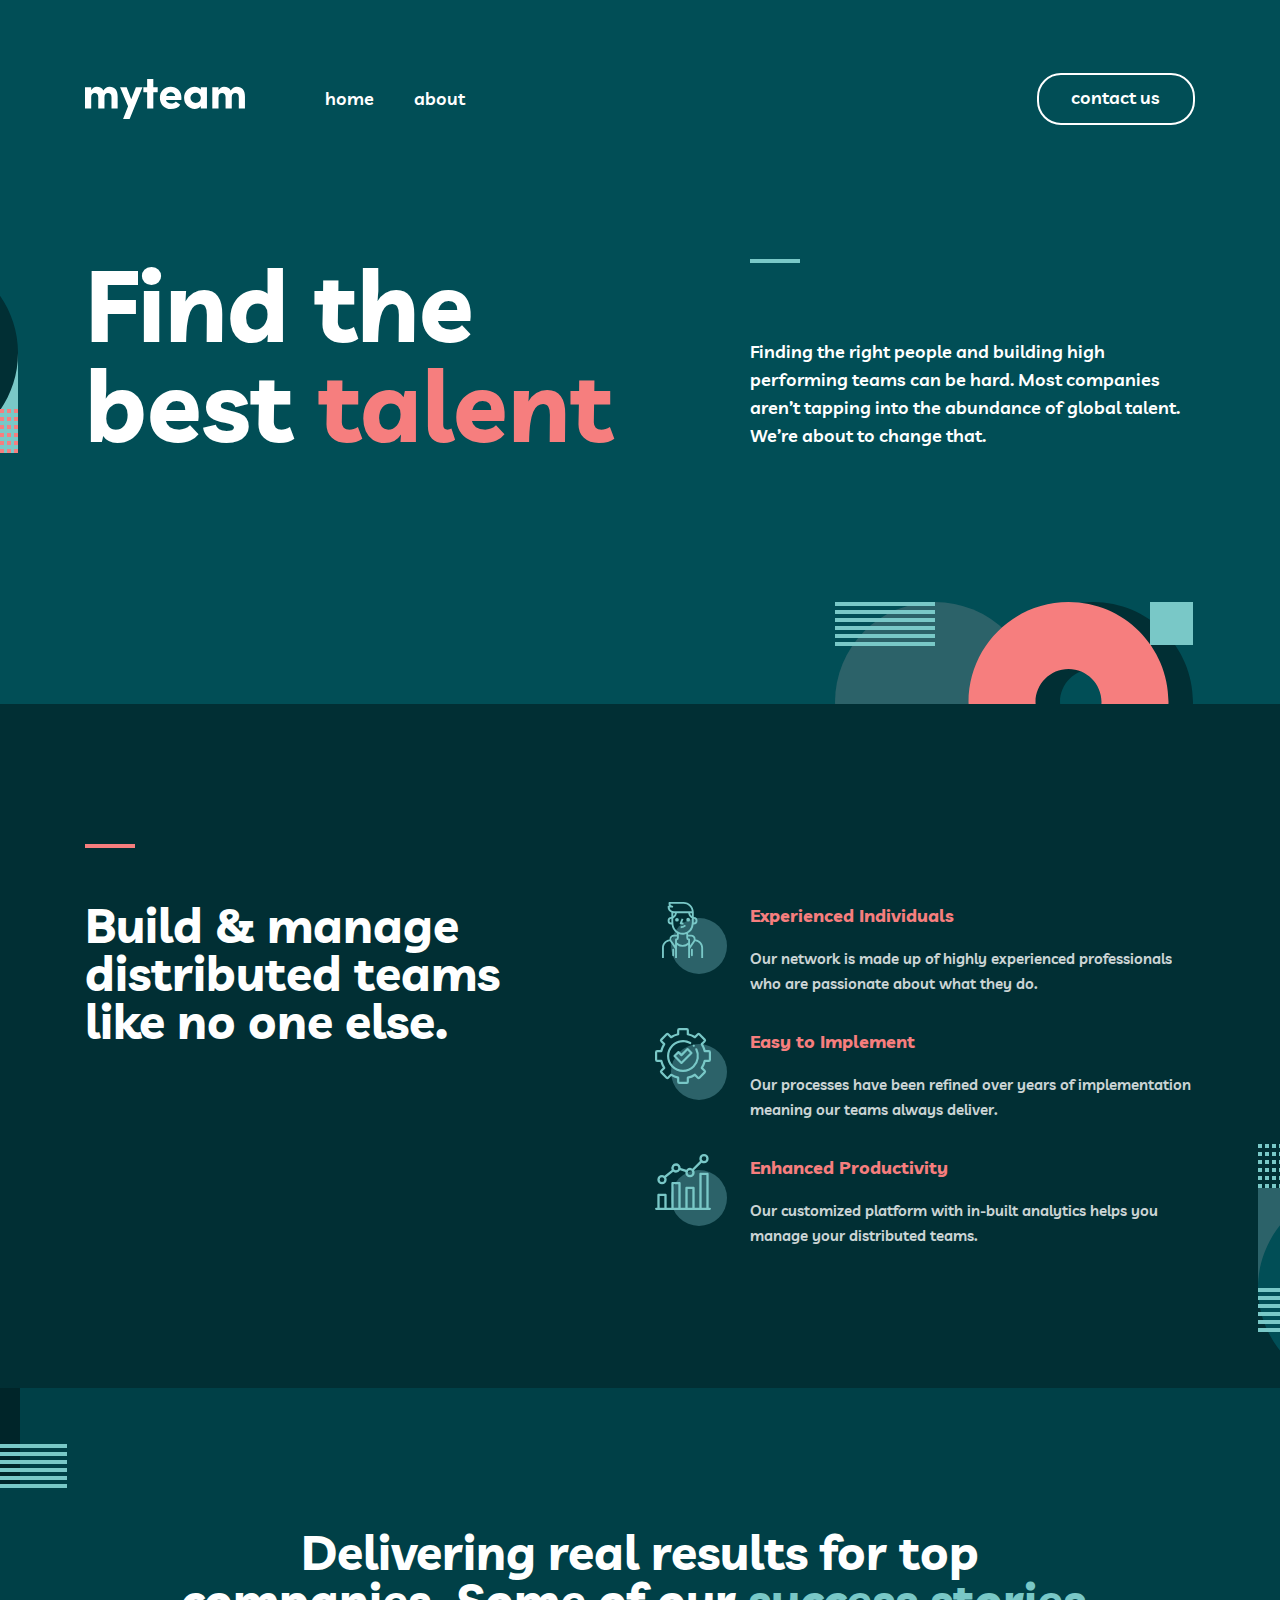
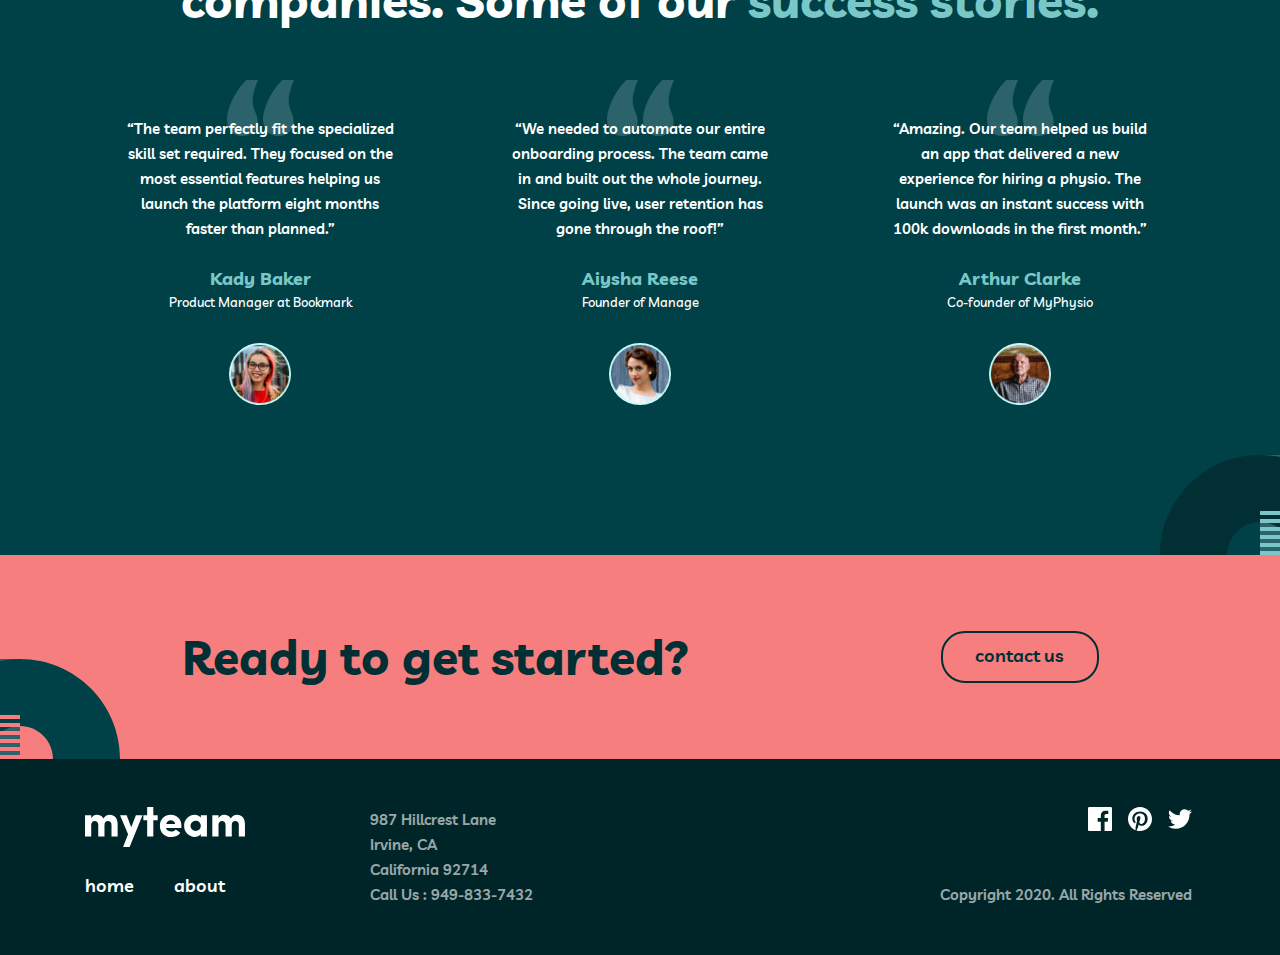
==== commit caa287bb: "change tags p to blockquote" ====
--- a/index.html
+++ b/index.html
@@ -85,7 +85,7 @@
                 <ul class="reviews__list">
                     <li class="reviews__item">
                         <img class="reviews__scope" src="img/scope.svg" alt="Scope image">
-                        <p class="reviews__item-text"> “The team perfectly fit the specialized skill set required. They focused on the most essential features helping us launch the platform eight months faster than planned.”</p>
+                        <blockquote class="reviews__item-text"> “The team perfectly fit the specialized skill set required. They focused on the most essential features helping us launch the platform eight months faster than planned.”</blockquote>
                         <h3 class="reviews__item-name">Kady Baker
                             <span class="reviews__item-profession">Product Manager at Bookmark</span>
                         </h3>
@@ -93,7 +93,7 @@
                     </li>
                     <li class="reviews__item">
                         <img class="reviews__scope" src="img/scope.svg" alt="Scope image">
-                        <p class="reviews__item-text"> “We needed to automate our entire onboarding process. The team came in and built out the whole journey. Since going live, user retention has gone through the roof!”</p>
+                        <blockquote class="reviews__item-text"> “We needed to automate our entire onboarding process. The team came in and built out the whole journey. Since going live, user retention has gone through the roof!”</blockquote>
                         <h3 class="reviews__item-name">Aiysha Reese
                             <span class="reviews__item-profession">Founder of Manage</span>
                         </h3>
@@ -101,7 +101,7 @@
                     </li>
                     <li class="reviews__item">
                         <img class="reviews__scope" src="img/scope.svg" alt="Scope image">
-                        <p class="reviews__item-text"> “Amazing. Our team helped us build an app that delivered a new experience for hiring a physio. The launch was an instant success with 100k downloads in the first month.”</p>
+                        <blockquote class="reviews__item-text"> “Amazing. Our team helped us build an app that delivered a new experience for hiring a physio. The launch was an instant success with 100k downloads in the first month.”</blockquote>
                         <h3 class="reviews__item-name">Arthur Clarke
                             <span class="reviews__item-profession">Co-founder of MyPhysio</span>
                         </h3>
